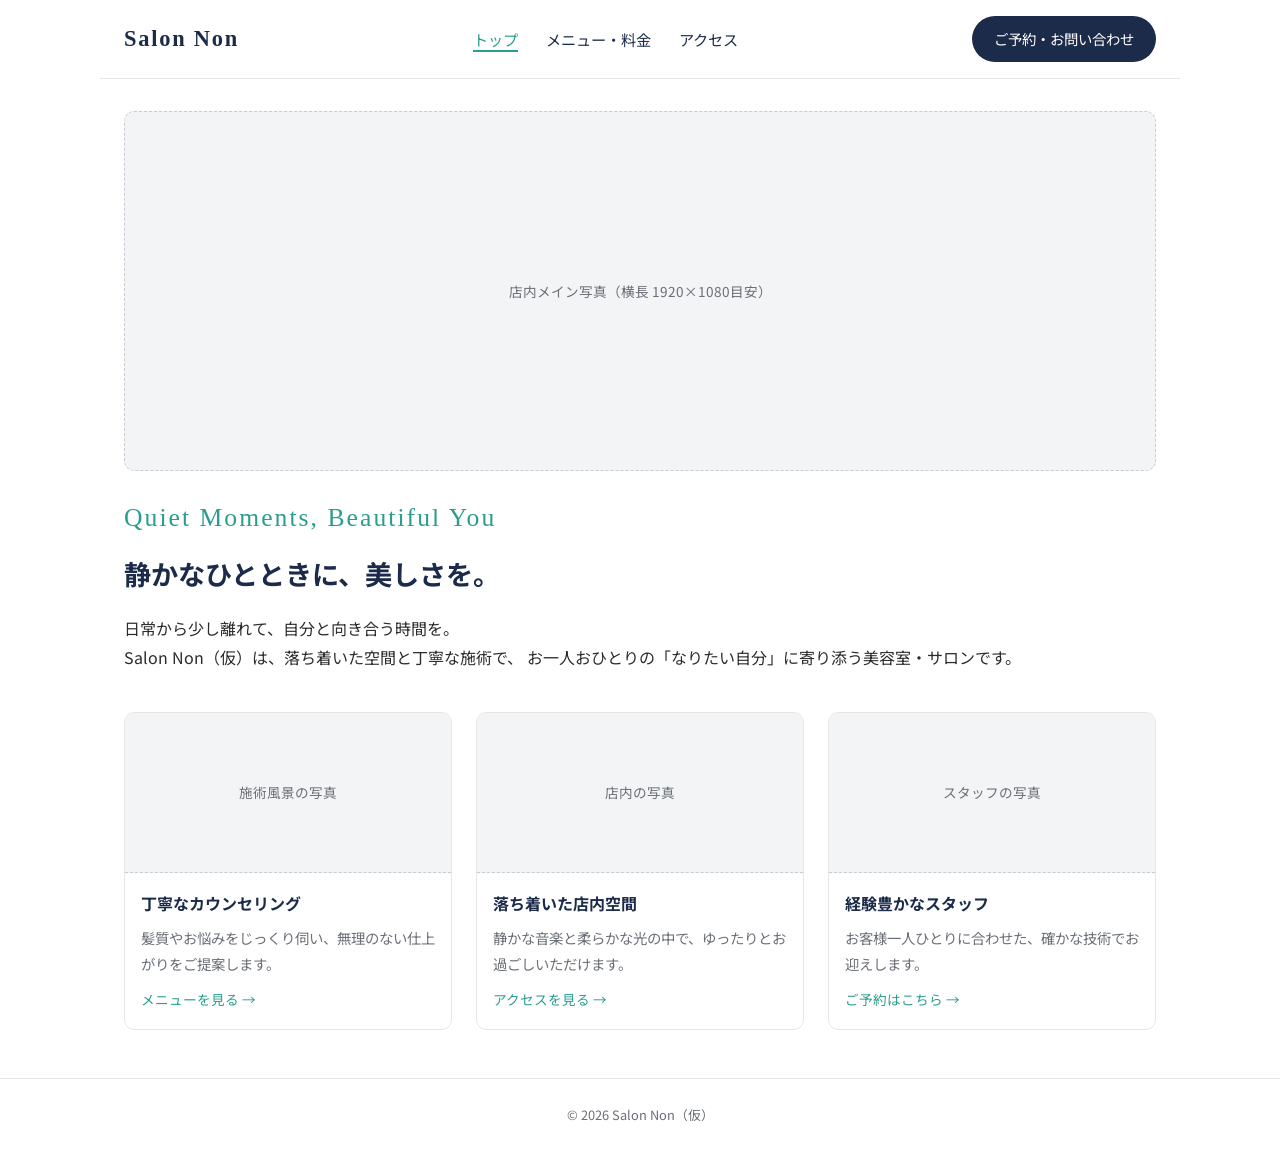
==== index.html @ 8b867ef1 "初回公開: Salon Non HP" ====
<!DOCTYPE html>
<html lang="ja">
<head>
<meta charset="UTF-8">
<meta name="viewport" content="width=device-width, initial-scale=1.0">
<title>Salon Non（仮）| 美容室・サロン</title>
<meta name="description" content="Salon Non（仮）は、静かで上質なひとときを大切にする美容室・サロンです。">
<link rel="preconnect" href="https://fonts.googleapis.com">
<link href="https://fonts.googleapis.com/css2?family=Noto+Sans+JP:wght@400;500;700&display=swap" rel="stylesheet">
<link rel="stylesheet" href="style.css">
</head>
<body>

<header class="site-header">
  <div class="logo"><span class="en-title">Salon Non</span></div>
  <button class="nav-toggle" aria-label="メニューを開く" aria-expanded="false">&#9776;</button>
  <nav class="main-nav">
    <ul>
      <li><a href="index.html" aria-current="page">トップ</a></li>
      <li><a href="menu.html">メニュー・料金</a></li>
      <li><a href="access.html">アクセス</a></li>
    </ul>
  </nav>
  <a class="cta-button" href="access.html">ご予約・お問い合わせ</a>
</header>

<main>
  <section class="hero">
    <div class="placeholder-img" role="img" aria-label="サロン店内の明るい写真（差し替え用プレースホルダー）">
      店内メイン写真（横長 1920×1080目安）
    </div>
    <div class="hero-copy">
      <span class="en-title">Quiet Moments, Beautiful You</span>
      <h1>静かなひとときに、美しさを。</h1>
      <p>
        日常から少し離れて、自分と向き合う時間を。<br>
        Salon Non（仮）は、落ち着いた空間と丁寧な施術で、
        お一人おひとりの「なりたい自分」に寄り添う美容室・サロンです。
      </p>
    </div>
  </section>

  <section class="card-grid">
    <article class="card">
      <div class="placeholder-img" role="img" aria-label="施術シーンの写真（差し替え用プレースホルダー）">
        施術風景の写真
      </div>
      <div class="card-body">
        <h3>丁寧なカウンセリング</h3>
        <p>髪質やお悩みをじっくり伺い、無理のない仕上がりをご提案します。</p>
        <a class="card-link" href="menu.html">メニューを見る &rarr;</a>
      </div>
    </article>

    <article class="card">
      <div class="placeholder-img" role="img" aria-label="サロン内観の写真（差し替え用プレースホルダー）">
        店内の写真
      </div>
      <div class="card-body">
        <h3>落ち着いた店内空間</h3>
        <p>静かな音楽と柔らかな光の中で、ゆったりとお過ごしいただけます。</p>
        <a class="card-link" href="access.html">アクセスを見る &rarr;</a>
      </div>
    </article>

    <article class="card">
      <div class="placeholder-img" role="img" aria-label="スタッフの写真（差し替え用プレースホルダー）">
        スタッフの写真
      </div>
      <div class="card-body">
        <h3>経験豊かなスタッフ</h3>
        <p>お客様一人ひとりに合わせた、確かな技術でお迎えします。</p>
        <a class="card-link" href="access.html">ご予約はこちら &rarr;</a>
      </div>
    </article>
  </section>
</main>

<footer class="site-footer">
  &copy; 2026 Salon Non（仮）
</footer>

<script src="script.js"></script>
</body>
</html>
---- style.css ----
/* ==========================================================
   Salon Non - 共通スタイル
   配色・フォント・レイアウトは DESIGN.md の方針に沿っています。
   ========================================================== */

:root {
  --color-navy: #1c2b4a;
  --color-navy-dark: #14203a;
  --color-teal: #2a9d8f;
  --color-bg: #ffffff;
  --color-text: #2b2b2b;
  --color-muted: #6b6f76;
  --color-border: #e6e6e6;
  --max-width: 1080px;
  --radius: 10px;
}

* {
  box-sizing: border-box;
}

body {
  margin: 0;
  font-family: "Noto Sans JP", "Hiragino Sans", "Yu Gothic", sans-serif;
  color: var(--color-text);
  background: var(--color-bg);
  line-height: 1.8;
}

a {
  color: inherit;
  text-decoration: none;
}

img, .placeholder-img {
  max-width: 100%;
}

.en-title {
  font-family: Georgia, "Times New Roman", serif;
  letter-spacing: 0.08em;
}

/* ---------- ヘッダー ---------- */

.site-header {
  display: flex;
  align-items: center;
  justify-content: space-between;
  padding: 16px 24px;
  border-bottom: 1px solid var(--color-border);
  max-width: var(--max-width);
  margin: 0 auto;
}

.logo {
  font-size: 1.3rem;
  font-weight: 700;
  color: var(--color-navy);
}

.logo .en-title {
  font-size: 1.4rem;
}

.nav-toggle {
  display: none;
  background: none;
  border: none;
  font-size: 1.6rem;
  cursor: pointer;
  color: var(--color-navy);
}

.main-nav ul {
  display: flex;
  gap: 28px;
  list-style: none;
  margin: 0;
  padding: 0;
}

.main-nav a {
  font-size: 0.95rem;
  color: var(--color-navy);
}

.main-nav a[aria-current="page"] {
  color: var(--color-teal);
  border-bottom: 2px solid var(--color-teal);
}

.cta-button {
  background: var(--color-navy);
  color: #fff;
  padding: 10px 22px;
  border-radius: 999px;
  font-size: 0.9rem;
  white-space: nowrap;
}

.cta-button:hover {
  background: var(--color-navy-dark);
}

/* ---------- プレースホルダー画像 ----------
   実際の写真が用意できたら、この div を <img> に差し替えてください。
   例）<img src="images/hero.jpg" alt="サロン店内の写真"> */

.placeholder-img {
  display: flex;
  align-items: center;
  justify-content: center;
  background: #f2f4f6;
  border: 1px dashed #c7ccd3;
  color: var(--color-muted);
  font-size: 0.85rem;
  text-align: center;
  border-radius: var(--radius);
}

/* ---------- ヒーロー ---------- */

.hero {
  max-width: var(--max-width);
  margin: 32px auto;
  padding: 0 24px;
}

.hero .placeholder-img {
  height: 360px;
}

.hero-copy {
  margin-top: 24px;
}

.hero-copy .en-title {
  display: block;
  font-size: 1.6rem;
  color: var(--color-teal);
  margin-bottom: 8px;
}

.hero-copy h1 {
  font-size: 1.7rem;
  color: var(--color-navy);
  margin: 0 0 12px;
}

/* ---------- カード ---------- */

.card-grid {
  max-width: var(--max-width);
  margin: 40px auto;
  padding: 0 24px;
  display: grid;
  grid-template-columns: repeat(3, 1fr);
  gap: 24px;
}

.card {
  border: 1px solid var(--color-border);
  border-radius: var(--radius);
  overflow: hidden;
}

.card .placeholder-img {
  height: 160px;
  border-radius: 0;
  border-width: 0 0 1px 0;
}

.card-body {
  padding: 16px;
}

.card-body h3 {
  margin: 0 0 8px;
  font-size: 1rem;
  color: var(--color-navy);
}

.card-body p {
  margin: 0;
  font-size: 0.9rem;
  color: var(--color-muted);
}

.card-link {
  display: inline-block;
  margin-top: 10px;
  font-size: 0.85rem;
  color: var(--color-teal);
}

/* ---------- メニュー表 ---------- */

.menu-section {
  max-width: var(--max-width);
  margin: 40px auto;
  padding: 0 24px;
}

.menu-section h2 {
  color: var(--color-navy);
  border-left: 4px solid var(--color-teal);
  padding-left: 12px;
}

table.menu-table {
  width: 100%;
  border-collapse: collapse;
  margin-bottom: 32px;
}

.menu-table th,
.menu-table td {
  text-align: left;
  padding: 10px 8px;
  border-bottom: 1px solid var(--color-border);
}

.menu-table th {
  color: var(--color-muted);
  font-weight: 500;
  font-size: 0.85rem;
}

/* ---------- アクセス ---------- */

.access-section {
  max-width: var(--max-width);
  margin: 40px auto;
  padding: 0 24px;
  display: grid;
  grid-template-columns: 1fr 1fr;
  gap: 32px;
  align-items: start;
}

.access-section .placeholder-img {
  height: 260px;
}

.info-table {
  width: 100%;
  border-collapse: collapse;
}

.info-table th,
.info-table td {
  text-align: left;
  padding: 8px 0;
  vertical-align: top;
  font-size: 0.95rem;
}

.info-table th {
  width: 6em;
  color: var(--color-muted);
  font-weight: 500;
}

/* ---------- フッター ---------- */

.site-footer {
  border-top: 1px solid var(--color-border);
  margin-top: 48px;
  padding: 24px;
  text-align: center;
  color: var(--color-muted);
  font-size: 0.8rem;
}

/* ---------- レスポンシブ ---------- */

@media (max-width: 720px) {
  .nav-toggle {
    display: block;
  }

  .main-nav {
    display: none;
    width: 100%;
    order: 3;
  }

  .main-nav.is-open {
    display: block;
  }

  .main-nav ul {
    flex-direction: column;
    gap: 12px;
    padding: 16px 0;
  }

  .site-header {
    flex-wrap: wrap;
  }

  .card-grid {
    grid-template-columns: 1fr;
  }

  .access-section {
    grid-template-columns: 1fr;
  }
}
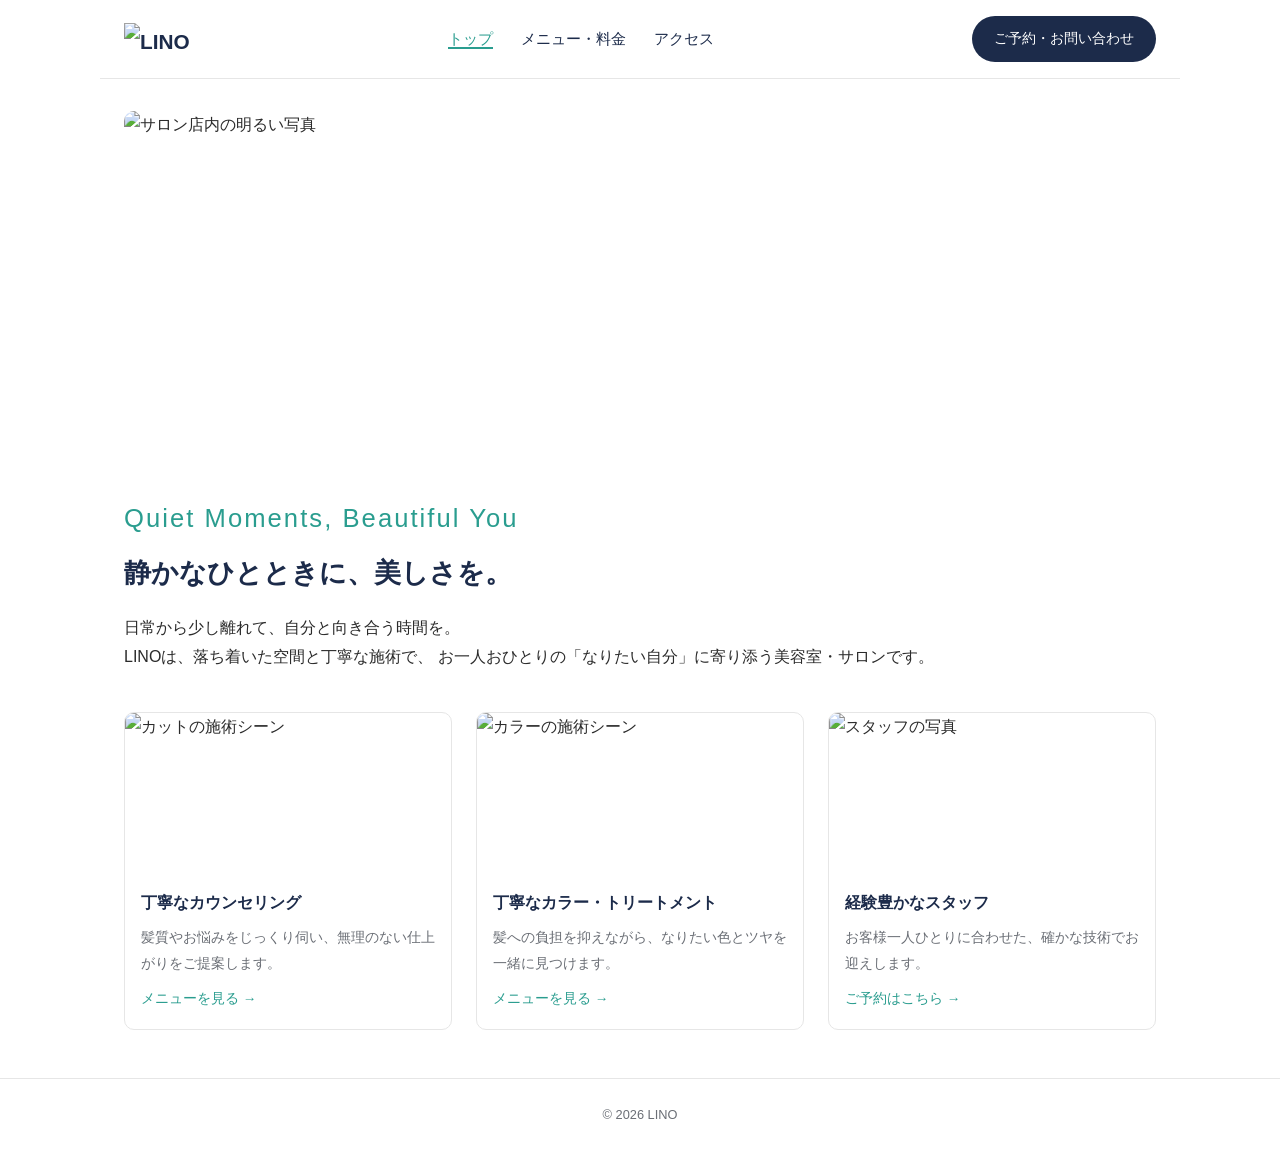
==== commit 0e22d662: "画像挿入・店名をLINOに変更(1/2)" ====
--- a/index.html
+++ b/index.html
@@ -3,16 +3,14 @@
 <head>
 <meta charset="UTF-8">
 <meta name="viewport" content="width=device-width, initial-scale=1.0">
-<title>Salon Non（仮）| 美容室・サロン</title>
-<meta name="description" content="Salon Non（仮）は、静かで上質なひとときを大切にする美容室・サロンです。">
-<link rel="preconnect" href="https://fonts.googleapis.com">
-<link href="https://fonts.googleapis.com/css2?family=Noto+Sans+JP:wght@400;500;700&display=swap" rel="stylesheet">
+<title>LINO | 美容室・サロン</title>
+<meta name="description" content="LINOは、静かで上質なひとときを大切にする美容室・サロンです。">
 <link rel="stylesheet" href="style.css">
 </head>
 <body>
 
 <header class="site-header">
-  <div class="logo"><span class="en-title">Salon Non</span></div>
+  <div class="logo"><img src="images/logo.png" alt="LINO"></div>
   <button class="nav-toggle" aria-label="メニューを開く" aria-expanded="false">&#9776;</button>
   <nav class="main-nav">
     <ul>
@@ -21,20 +19,18 @@
       <li><a href="access.html">アクセス</a></li>
     </ul>
   </nav>
-  <a class="cta-button" href="access.html">ご予約・お問い合わせ</a>
+  <a class="cta-button" href="#">ご予約・お問い合わせ</a>
 </header>
 
 <main>
   <section class="hero">
-    <div class="placeholder-img" role="img" aria-label="サロン店内の明るい写真（差し替え用プレースホルダー）">
-      店内メイン写真（横長 1920×1080目安）
-    </div>
+    <img src="images/hero.png" alt="サロン店内の明るい写真">
     <div class="hero-copy">
       <span class="en-title">Quiet Moments, Beautiful You</span>
       <h1>静かなひとときに、美しさを。</h1>
       <p>
         日常から少し離れて、自分と向き合う時間を。<br>
-        Salon Non（仮）は、落ち着いた空間と丁寧な施術で、
+        LINOは、落ち着いた空間と丁寧な施術で、
         お一人おひとりの「なりたい自分」に寄り添う美容室・サロンです。
       </p>
     </div>
@@ -42,9 +38,7 @@
 
   <section class="card-grid">
     <article class="card">
-      <div class="placeholder-img" role="img" aria-label="施術シーンの写真（差し替え用プレースホルダー）">
-        施術風景の写真
-      </div>
+      <img src="images/staff-cut.png" alt="カットの施術シーン">
       <div class="card-body">
         <h3>丁寧なカウンセリング</h3>
         <p>髪質やお悩みをじっくり伺い、無理のない仕上がりをご提案します。</p>
@@ -53,31 +47,27 @@
     </article>
 
     <article class="card">
-      <div class="placeholder-img" role="img" aria-label="サロン内観の写真（差し替え用プレースホルダー）">
-        店内の写真
-      </div>
+      <img src="images/staff-color.png" alt="カラーの施術シーン">
       <div class="card-body">
-        <h3>落ち着いた店内空間</h3>
-        <p>静かな音楽と柔らかな光の中で、ゆったりとお過ごしいただけます。</p>
-        <a class="card-link" href="access.html">アクセスを見る &rarr;</a>
+        <h3>丁寧なカラー・トリートメント</h3>
+        <p>髪への負担を抑えながら、なりたい色とツヤを一緒に見つけます。</p>
+        <a class="card-link" href="menu.html">メニューを見る &rarr;</a>
       </div>
     </article>
 
     <article class="card">
-      <div class="placeholder-img" role="img" aria-label="スタッフの写真（差し替え用プレースホルダー）">
-        スタッフの写真
-      </div>
+      <img src="images/staff-portrait.png" alt="スタッフの写真">
       <div class="card-body">
         <h3>経験豊かなスタッフ</h3>
         <p>お客様一人ひとりに合わせた、確かな技術でお迎えします。</p>
-        <a class="card-link" href="access.html">ご予約はこちら &rarr;</a>
+        <a class="card-link" href="#">ご予約はこちら &rarr;</a>
       </div>
     </article>
   </section>
 </main>
 
 <footer class="site-footer">
-  &copy; 2026 Salon Non（仮）
+  &copy; 2026 LINO
 </footer>
 
 <script src="script.js"></script>
--- a/style.css
+++ b/style.css
@@ -1,6 +1,7 @@
 /* ==========================================================
-   Salon Non - 共通スタイル
+   LINO - 共通スタイル
    配色・フォント・レイアウトは DESIGN.md の方針に沿っています。
+   フォントはメイリオに統一しています。
    ========================================================== */
 
 :root {
@@ -21,7 +22,7 @@
 
 body {
   margin: 0;
-  font-family: "Noto Sans JP", "Hiragino Sans", "Yu Gothic", sans-serif;
+  font-family: "Meiryo", "メイリオ", sans-serif;
   color: var(--color-text);
   background: var(--color-bg);
   line-height: 1.8;
@@ -36,8 +37,12 @@
   max-width: 100%;
 }
 
+img {
+  display: block;
+  object-fit: cover;
+}
+
 .en-title {
-  font-family: Georgia, "Times New Roman", serif;
   letter-spacing: 0.08em;
 }
 
@@ -61,6 +66,11 @@
 
 .logo .en-title {
   font-size: 1.4rem;
+}
+
+.logo img {
+  height: 32px;
+  width: auto;
 }
 
 .nav-toggle {
@@ -127,8 +137,11 @@
   padding: 0 24px;
 }
 
-.hero .placeholder-img {
+.hero .placeholder-img,
+.hero img {
   height: 360px;
+  width: 100%;
+  border-radius: var(--radius);
 }
 
 .hero-copy {
@@ -165,8 +178,10 @@
   overflow: hidden;
 }
 
-.card .placeholder-img {
+.card .placeholder-img,
+.card img {
   height: 160px;
+  width: 100%;
   border-radius: 0;
   border-width: 0 0 1px 0;
 }
@@ -239,8 +254,11 @@
   align-items: start;
 }
 
-.access-section .placeholder-img {
+.access-section .placeholder-img,
+.access-section img {
   height: 260px;
+  width: 100%;
+  border-radius: var(--radius);
 }
 
 .info-table {
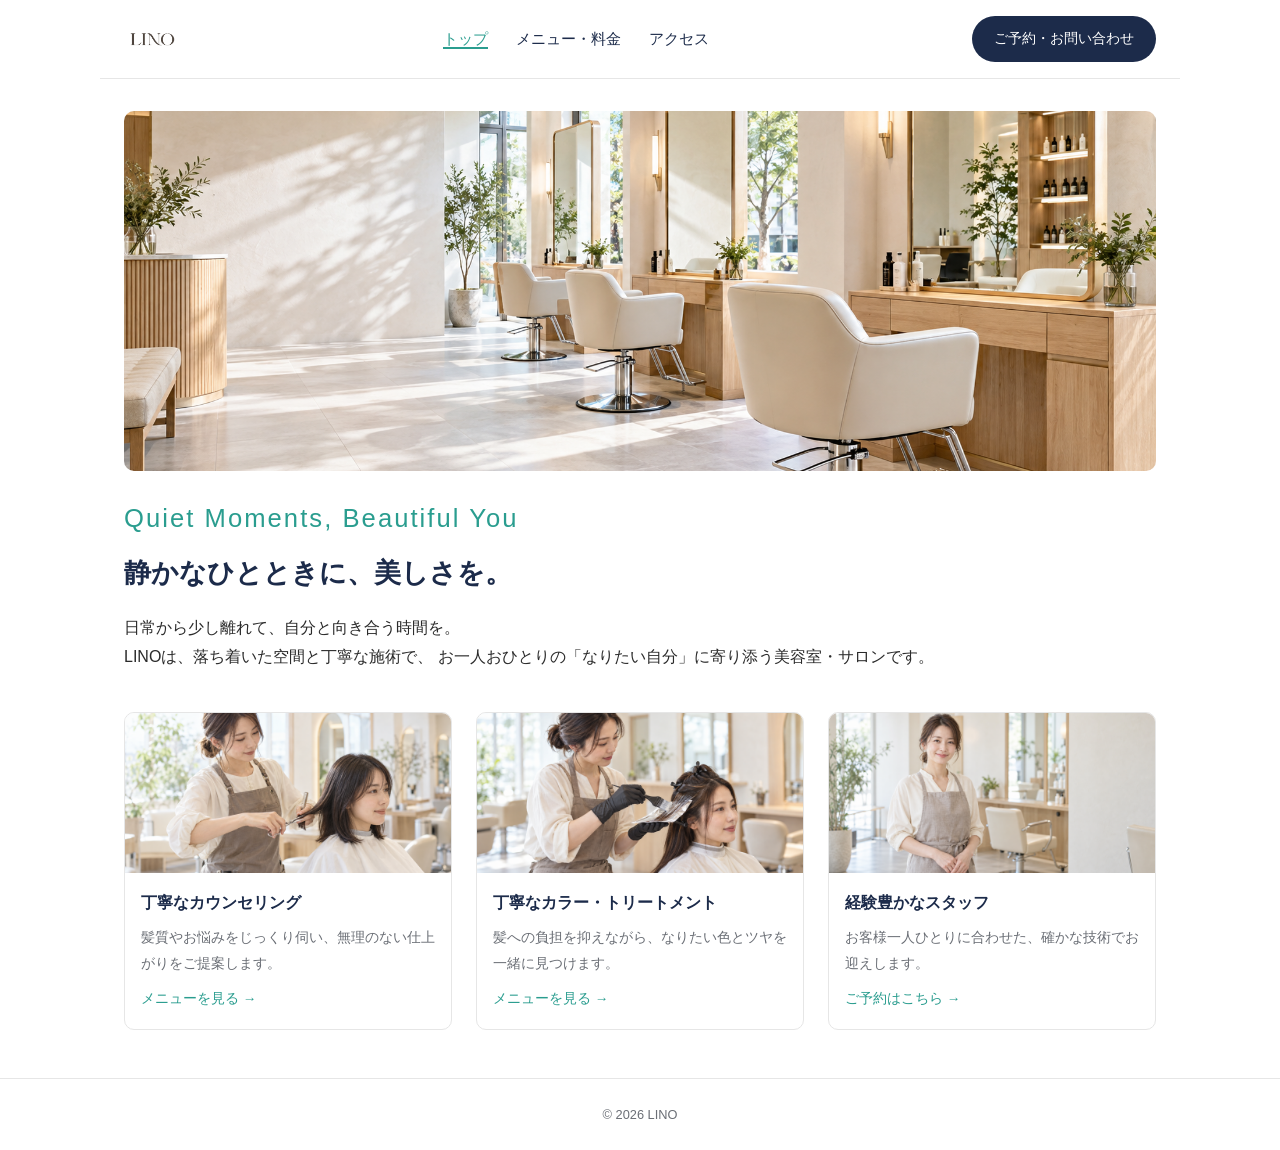
==== commit 84fc054f: "index.htmlの画像パス修正" ====
--- a/index.html
+++ b/index.html
@@ -10,7 +10,7 @@
 <body>
 
 <header class="site-header">
-  <div class="logo"><img src="images/logo.png" alt="LINO"></div>
+  <div class="logo"><img src="logo.png" alt="LINO"></div>
   <button class="nav-toggle" aria-label="メニューを開く" aria-expanded="false">&#9776;</button>
   <nav class="main-nav">
     <ul>
@@ -24,7 +24,7 @@
 
 <main>
   <section class="hero">
-    <img src="images/hero.png" alt="サロン店内の明るい写真">
+    <img src="hero.png" alt="サロン店内の明るい写真">
     <div class="hero-copy">
       <span class="en-title">Quiet Moments, Beautiful You</span>
       <h1>静かなひとときに、美しさを。</h1>
@@ -38,7 +38,7 @@
 
   <section class="card-grid">
     <article class="card">
-      <img src="images/staff-cut.png" alt="カットの施術シーン">
+      <img src="staff-cut.png" alt="カットの施術シーン">
       <div class="card-body">
         <h3>丁寧なカウンセリング</h3>
         <p>髪質やお悩みをじっくり伺い、無理のない仕上がりをご提案します。</p>
@@ -47,7 +47,7 @@
     </article>
 
     <article class="card">
-      <img src="images/staff-color.png" alt="カラーの施術シーン">
+      <img src="staff-color.png" alt="カラーの施術シーン">
       <div class="card-body">
         <h3>丁寧なカラー・トリートメント</h3>
         <p>髪への負担を抑えながら、なりたい色とツヤを一緒に見つけます。</p>
@@ -56,7 +56,7 @@
     </article>
 
     <article class="card">
-      <img src="images/staff-portrait.png" alt="スタッフの写真">
+      <img src="staff-portrait.png" alt="スタッフの写真">
       <div class="card-body">
         <h3>経験豊かなスタッフ</h3>
         <p>お客様一人ひとりに合わせた、確かな技術でお迎えします。</p>
--- a/style.css
+++ b/style.css
@@ -115,7 +115,7 @@
 
 /* ---------- プレースホルダー画像 ----------
    実際の写真が用意できたら、この div を <img> に差し替えてください。
-   例）<img src="images/hero.jpg" alt="サロン店内の写真"> */
+   例）<img src="hero.png" alt="サロン店内の写真"> */
 
 .placeholder-img {
   display: flex;
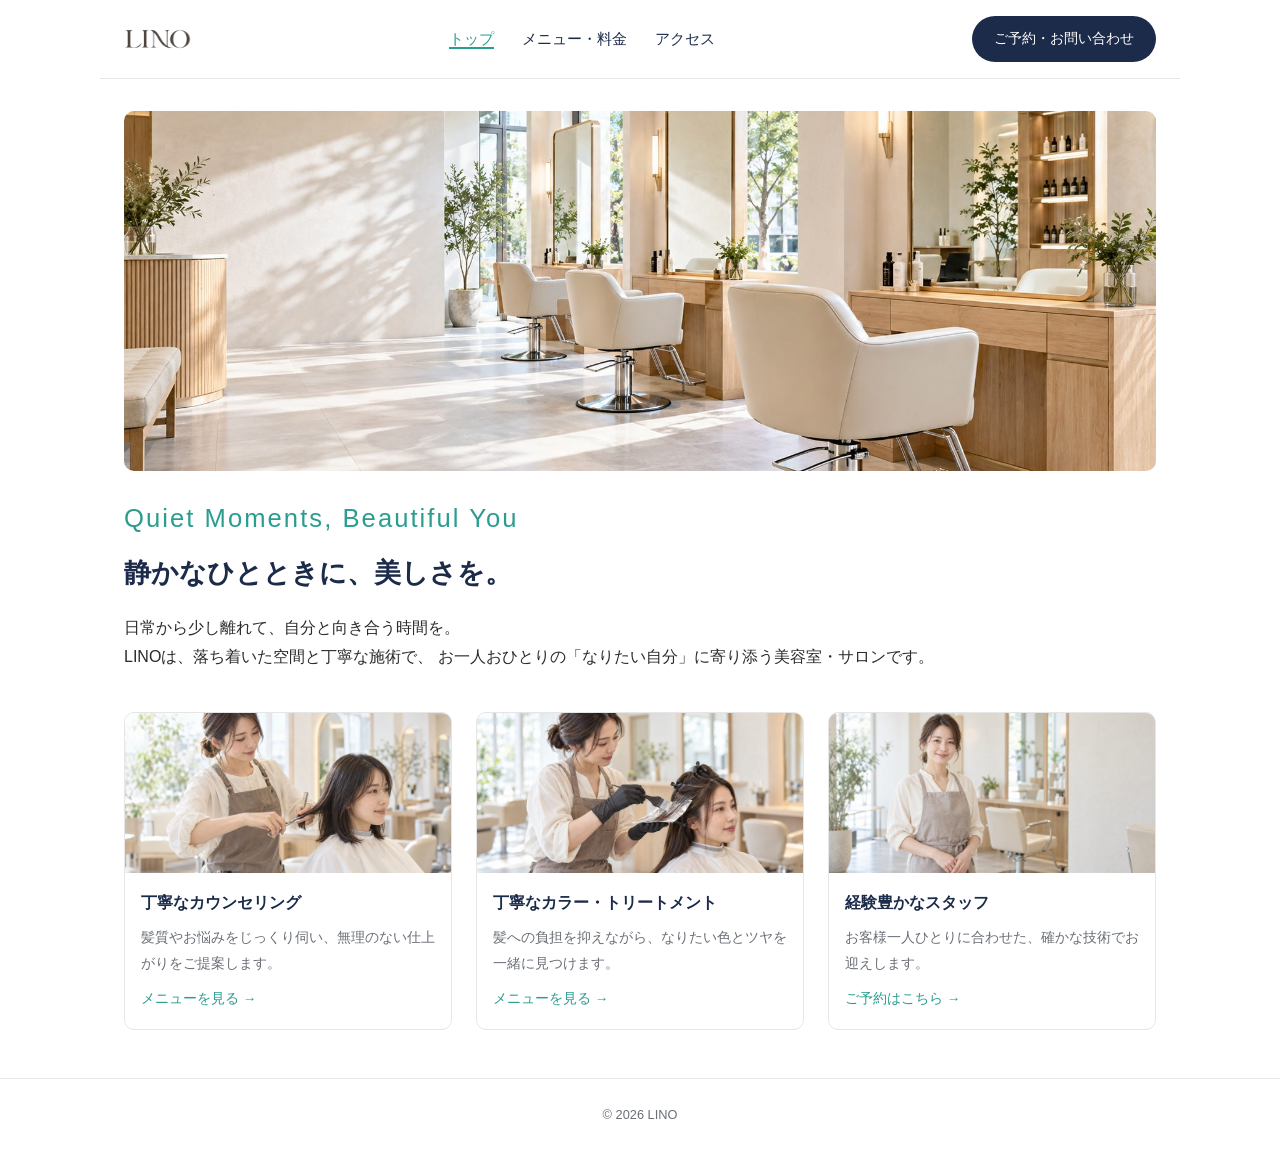
==== commit d77704c9: "写真をJPEGに変換して軽量化" ====
--- a/index.html
+++ b/index.html
@@ -19,12 +19,12 @@
       <li><a href="access.html">アクセス</a></li>
     </ul>
   </nav>
-  <a class="cta-button" href="#">ご予約・お問い合わせ</a>
+  <a class="cta-button" href="reserve.html">ご予約・お問い合わせ</a>
 </header>
 
 <main>
   <section class="hero">
-    <img src="hero.png" alt="サロン店内の明るい写真">
+    <img src="hero.jpg" alt="サロン店内の明るい写真">
     <div class="hero-copy">
       <span class="en-title">Quiet Moments, Beautiful You</span>
       <h1>静かなひとときに、美しさを。</h1>
@@ -38,7 +38,7 @@
 
   <section class="card-grid">
     <article class="card">
-      <img src="staff-cut.png" alt="カットの施術シーン">
+      <img src="staff-cut.jpg" alt="カットの施術シーン">
       <div class="card-body">
         <h3>丁寧なカウンセリング</h3>
         <p>髪質やお悩みをじっくり伺い、無理のない仕上がりをご提案します。</p>
@@ -47,7 +47,7 @@
     </article>
 
     <article class="card">
-      <img src="staff-color.png" alt="カラーの施術シーン">
+      <img src="staff-color.jpg" alt="カラーの施術シーン">
       <div class="card-body">
         <h3>丁寧なカラー・トリートメント</h3>
         <p>髪への負担を抑えながら、なりたい色とツヤを一緒に見つけます。</p>
@@ -56,11 +56,11 @@
     </article>
 
     <article class="card">
-      <img src="staff-portrait.png" alt="スタッフの写真">
+      <img src="staff-portrait.jpg" alt="スタッフの写真">
       <div class="card-body">
         <h3>経験豊かなスタッフ</h3>
         <p>お客様一人ひとりに合わせた、確かな技術でお迎えします。</p>
-        <a class="card-link" href="#">ご予約はこちら &rarr;</a>
+        <a class="card-link" href="reserve.html">ご予約はこちら &rarr;</a>
       </div>
     </article>
   </section>
--- a/style.css
+++ b/style.css
@@ -115,7 +115,7 @@
 
 /* ---------- プレースホルダー画像 ----------
    実際の写真が用意できたら、この div を <img> に差し替えてください。
-   例）<img src="hero.png" alt="サロン店内の写真"> */
+   例）<img src="hero.jpg" alt="サロン店内の写真"> */
 
 .placeholder-img {
   display: flex;
